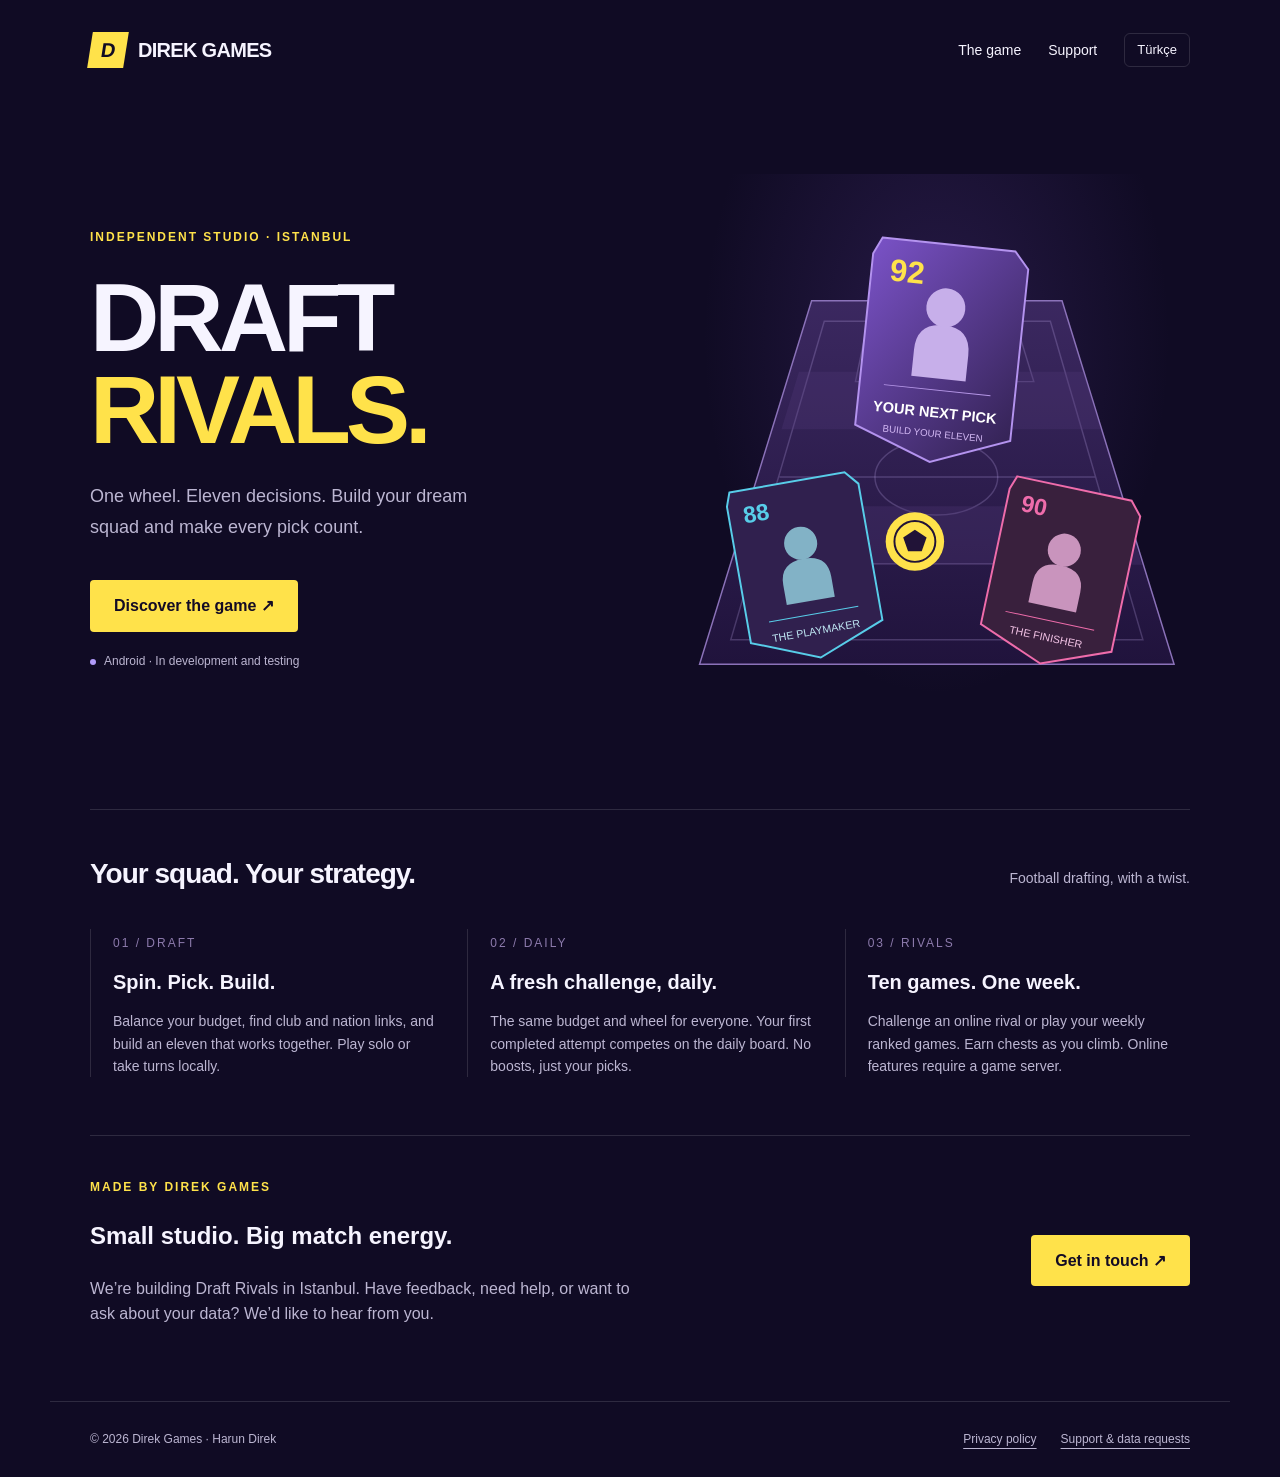
==== index.html @ 6f336e9b "Publish Direk Games website, privacy policy and app-ads.txt" ====
<!doctype html>
<html lang="en"><head><meta charset="utf-8"><meta name="viewport" content="width=device-width,initial-scale=1"><meta name="description" content="Direk Games, the independent studio behind Draft Rivals. Build your eleven, spin the wheel and take on your rivals."><meta name="theme-color" content="#100b24"><title>Direk Games — Draft Rivals</title><link rel="stylesheet" href="styles.css"><script defer src="site.js"></script></head>
<body><header><a class="brand" href="index.html" aria-label="Direk Games home"><span class="mark">D</span>DIREK GAMES</a><nav aria-label="Main navigation"><a class="optional" href="#game" data-en="The game" data-tr="Oyun">The game</a><a href="support.html" data-en="Support" data-tr="Destek">Support</a><button class="lang" data-toggle-language>Türkçe</button></nav></header>
<main><section class="hero" id="game"><div><div class="eyebrow" data-en="Independent studio · Istanbul" data-tr="Bağımsız stüdyo · İstanbul">Independent studio · Istanbul</div><h1>DRAFT<br><span>RIVALS.</span></h1><p class="lead" data-en="One wheel. Eleven decisions. Build your dream squad and make every pick count." data-tr="Bir çark. On bir karar. Hayalindeki kadroyu kur, her seçimin fark yaratsın.">One wheel. Eleven decisions. Build your dream squad and make every pick count.</p><a class="cta" href="#how" data-en="Discover the game ↗" data-tr="Oyunu keşfet ↗">Discover the game ↗</a><div class="status" data-en="Android · In development and testing" data-tr="Android · Geliştirme ve test aşamasında">Android · In development and testing</div></div>
<div class="art"><svg viewBox="0 0 520 560" role="img" aria-label="An illustrated football pitch with draft player cards"><defs><linearGradient id="pitch" x2="0" y2="1"><stop stop-color="#3b2860"/><stop offset="1" stop-color="#20133c"/></linearGradient><linearGradient id="card" x2="1" y2="1"><stop stop-color="#7a52c7"/><stop offset="1" stop-color="#30204e"/></linearGradient></defs><g transform="translate(0 50)"><path d="M132 77 389 77 504 450 17 450Z" fill="url(#pitch)" stroke="#8b72b9" stroke-width="1.5"/><g fill="none" stroke="#d1bcff" stroke-opacity=".22" stroke-width="1.5"><path d="M145 98 377 98 472 425 49 425Z M99 258H423 M190 98 177 160 360 160 341 98 M125 425 146 347 369 347 395 425"/><ellipse cx="260" cy="258" rx="63" ry="39"/></g><g fill="#543b7a" opacity=".28"><path d="M119 150H411L429 209H101Z M82 288H453L471 348H64Z"/></g><g transform="translate(184 19) rotate(6 80 120)"><path d="M8 0H145L160 17V194L80 224 0 194V17Z" fill="url(#card)" stroke="#b493ef" stroke-width="2"/><text x="19" y="43" fill="#ffe24a" font-family="Arial" font-weight="bold" font-size="32">92</text><path d="M52 138V111Q52 83 80 83T108 111V138Z" fill="#c7afea"/><circle cx="80" cy="65" r="20" fill="#c7afea"/><path d="M25 150H135" stroke="#b697e8"/><text x="80" y="178" fill="#fff" font-family="Arial" font-weight="bold" text-anchor="middle" font-size="15">YOUR NEXT PICK</text><text x="80" y="198" fill="#d5baf6" font-family="Arial" text-anchor="middle" font-size="10">BUILD YOUR ELEVEN</text></g><g transform="translate(58 262) rotate(-10 65 94)"><path d="M5 0H125L137 14V156L68 183 0 156V14Z" fill="#30204e" stroke="#58cde9" stroke-width="2"/><text x="15" y="34" fill="#58cde9" font-family="Arial" font-size="24" font-weight="bold">88</text><circle cx="68" cy="64" r="17" fill="#82b2c6"/><path d="M43 124V103Q43 80 68 80T93 103V124" fill="#82b2c6"/><path d="M22 138H115" stroke="#58cde9"/><text x="68" y="159" fill="#c1e9f5" font-family="Arial" text-anchor="middle" font-size="11">THE PLAYMAKER</text></g><g transform="translate(318 268) rotate(12 66 90)"><path d="M5 0H125L137 14V156L68 183 0 156V14Z" fill="#39203d" stroke="#ef6cab" stroke-width="2"/><text x="15" y="34" fill="#ef6cab" font-family="Arial" font-size="24" font-weight="bold">90</text><circle cx="68" cy="64" r="17" fill="#c994bd"/><path d="M43 124V103Q43 80 68 80T93 103V124" fill="#c994bd"/><path d="M22 138H115" stroke="#ef6cab"/><text x="68" y="159" fill="#f3c3e6" font-family="Arial" text-anchor="middle" font-size="11">THE FINISHER</text></g><g transform="translate(238 324)"><circle r="30" fill="#ffe24a"/><circle r="21" fill="none" stroke="#211337" stroke-width="2"/><path d="m0-12 12 8-5 14H-7L-12-4Z" fill="#211337"/></g></g></svg></div></section>
<section class="section" id="how"><div class="section-head"><h2 data-en="Your squad. Your strategy." data-tr="Senin kadron. Senin stratejin.">Your squad. Your strategy.</h2><p data-en="Football drafting, with a twist." data-tr="Futbol draftına yeni bir heyecan.">Football drafting, with a twist.</p></div><div class="modes"><article class="mode"><span class="number">01 / DRAFT</span><h3 data-en="Spin. Pick. Build." data-tr="Çevir. Seç. Kadronu kur.">Spin. Pick. Build.</h3><p data-en="Balance your budget, find club and nation links, and build an eleven that works together. Play solo or take turns locally." data-tr="Bütçeni dengele, kulüp ve ülke bağlarını yakala, uyumlu bir 11 kur. Tek başına oyna veya aynı cihazda sırayla yarış.">Balance your budget, find club and nation links, and build an eleven that works together. Play solo or take turns locally.</p></article><article class="mode"><span class="number">02 / DAILY</span><h3 data-en="A fresh challenge, daily." data-tr="Her gün yeni bir bulmaca.">A fresh challenge, daily.</h3><p data-en="The same budget and wheel for everyone. Your first completed attempt competes on the daily board. No boosts, just your picks." data-tr="Herkese aynı bütçe ve çark. Tamamladığın ilk deneme günlük sıralamada yarışır. Boost yok; seçimlerin konuşur.">The same budget and wheel for everyone. Your first completed attempt competes on the daily board. No boosts, just your picks.</p></article><article class="mode"><span class="number">03 / RIVALS</span><h3 data-en="Ten games. One week." data-tr="On maç. Bir hafta.">Ten games. One week.</h3><p data-en="Challenge an online rival or play your weekly ranked games. Earn chests as you climb. Online features require a game server." data-tr="Online bir rakiple kapış veya haftalık dereceli maçlarını oyna. Yükselirken sandıklar kazan. Online özellikler oyun sunucusu gerektirir.">Challenge an online rival or play your weekly ranked games. Earn chests as you climb. Online features require a game server.</p></article></div></section>
<section class="section contact"><div><div class="eyebrow" data-en="Made by Direk Games" data-tr="Direk Games tarafından">Made by Direk Games</div><h2 data-en="Small studio. Big match energy." data-tr="Küçük stüdyo. Büyük maç heyecanı.">Small studio. Big match energy.</h2><p data-en="We’re building Draft Rivals in Istanbul. Have feedback, need help, or want to ask about your data? We’d like to hear from you." data-tr="Draft Rivals’ı İstanbul’da geliştiriyoruz. Önerin, destek ihtiyacın veya verilerinle ilgili bir sorun varsa bize yaz.">We’re building Draft Rivals in Istanbul. Have feedback, need help, or want to ask about your data? We’d like to hear from you.</p></div><a class="cta" href="support.html" data-en="Get in touch ↗" data-tr="Bize ulaş ↗">Get in touch ↗</a></section></main>
<footer><span>© 2026 Direk Games · Harun Direk</span><div><a href="privacy.html" data-en="Privacy policy" data-tr="Gizlilik politikası">Privacy policy</a><a href="support.html" data-en="Support & data requests" data-tr="Destek ve veri talepleri">Support & data requests</a></div></footer></body></html>
---- styles.css ----
:root{color-scheme:dark;--bg:#100b24;--panel:#1b1236;--ink:#f6f4ff;--muted:#bcb6d2;--gold:#ffe24a;--line:#ffffff20}*{box-sizing:border-box}html{scroll-behavior:smooth}body{margin:0;background:var(--bg);color:var(--ink);font-family:Arial,Helvetica,sans-serif;line-height:1.6}a{color:inherit;text-underline-offset:5px}a:hover{color:var(--gold)}button,a{touch-action:manipulation}a:focus-visible,button:focus-visible{outline:3px solid var(--gold);outline-offset:5px}header,main,footer{max-width:1180px;margin:auto;padding:0 40px}header{height:100px;display:flex;align-items:center;justify-content:space-between;gap:24px}.brand{text-decoration:none;font-weight:900;font-size:20px;letter-spacing:-.7px;display:flex;align-items:center;gap:12px}.mark{display:inline-grid;place-items:center;width:36px;height:36px;background:var(--gold);color:var(--bg);font-weight:900;transform:skew(-9deg)}nav{display:flex;align-items:center;gap:27px;font-size:14px}nav a{text-decoration:none}.lang{border:1px solid var(--line);background:transparent;border-radius:6px;color:var(--ink);padding:6px 12px;cursor:pointer;font:inherit;font-size:13px}.hero{display:grid;grid-template-columns:1.1fr 1fr;gap:36px;padding:74px 0 84px;align-items:center}.eyebrow{color:var(--gold);font-size:12px;letter-spacing:2px;font-weight:700;text-transform:uppercase}.hero h1{font-size:clamp(54px,7.5vw,96px);line-height:.96;letter-spacing:-5px;margin:25px 0}.hero h1 span{color:var(--gold)}.lead{max-width:420px;font-size:18px;color:var(--muted);line-height:1.7}.cta{display:inline-block;background:var(--gold);color:#130b25;font-weight:700;text-decoration:none;padding:13px 24px;border-radius:4px;margin:20px 0}.cta:hover{color:#130b25;background:#fff09a}.status{font-size:12px;color:var(--muted)}.status:before{content:'';display:inline-block;background:#b19bfa;width:6px;height:6px;border-radius:50%;margin-right:8px}.art{position:relative;aspect-ratio: .92;background:radial-gradient(ellipse at 50% 30%,#6442a344,transparent 65%);display:grid;place-items:center;overflow:hidden}.art svg{width:100%;height:auto}.section{border-top:1px solid var(--line);padding:42px 0 58px}.section-head{display:flex;gap:32px;justify-content:space-between;align-items:baseline;margin-bottom:32px}.section-head h2{font-size:28px;letter-spacing:-1px;margin:0}.section-head p{margin:0;color:var(--muted);font-size:14px}.modes{display:grid;grid-template-columns:repeat(3,1fr);gap:32px}.mode{border-left:1px solid var(--line);padding-left:22px}.number{color:#8d7bad;font-size:12px;letter-spacing:2px}.mode h3{font-size:20px;margin:12px 0}.mode p{color:var(--muted);font-size:14px;margin:0}.contact{display:flex;align-items:center;justify-content:space-between;gap:20px}.contact p{color:var(--muted);max-width:550px}footer{padding-top:28px;padding-bottom:28px;display:flex;justify-content:space-between;gap:20px;border-top:1px solid var(--line);font-size:12px;color:var(--muted)}footer div{display:flex;gap:24px}.document{max-width:800px;padding-top:48px;padding-bottom:80px}.document h1{font-size:48px;line-height:1.1;letter-spacing:-2px;margin:12px 0 20px}.document h2{font-size:23px;margin-top:36px;letter-spacing:-.5px}.document p,.document li{color:var(--muted)}.document a{color:var(--gold)}.document .updated{font-size:13px;color:#8f86a8}.note{border-left:3px solid var(--gold);padding:12px 20px;background:var(--panel)}[hidden]{display:none!important}@media(max-width:700px){header,main,footer{padding-left:22px;padding-right:22px}header{height:82px}nav{gap:16px}nav .optional{display:none}.brand{font-size:17px}.hero{padding:35px 0 48px;grid-template-columns:1fr;gap:4px}.hero h1{font-size:74px;letter-spacing:-4px;margin-top:20px}.lead{font-size:16px;max-width:100%}.art{max-width:450px;aspect-ratio:1.15;width:100%;margin:auto}.section-head,.contact{align-items:flex-start;flex-direction:column;gap:12px}.section{padding:32px 0}.modes{grid-template-columns:1fr;gap:26px}.mode{padding-left:18px}.mode h3{margin:5px 0}.document{padding-top:28px}.document h1{font-size:38px}footer{flex-direction:column}footer div{flex-wrap:wrap;gap:18px}}
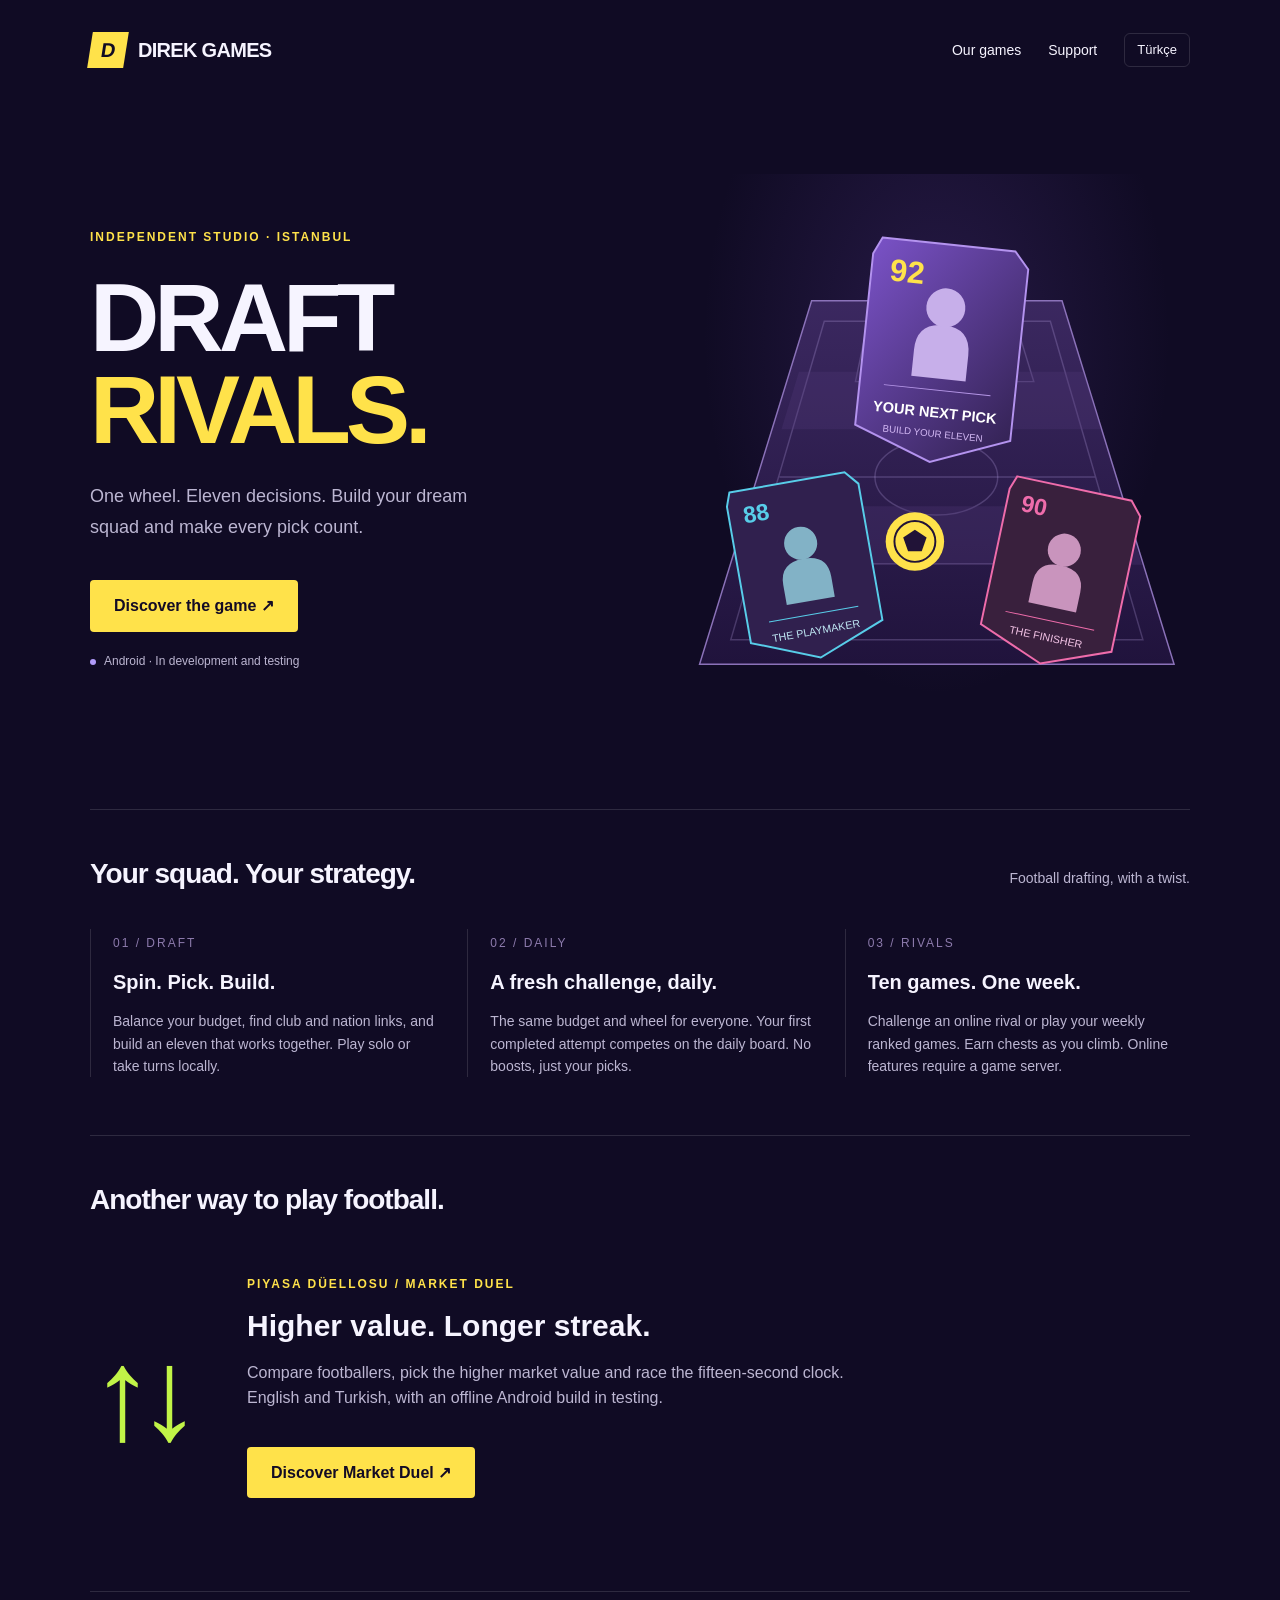
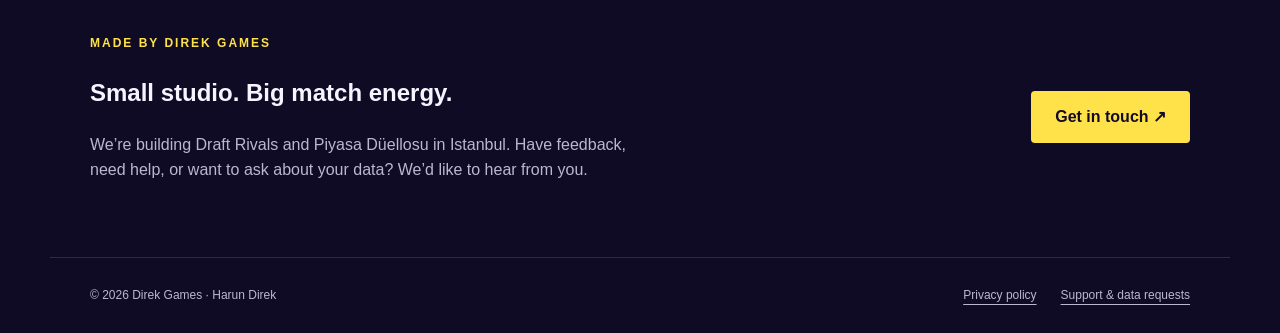
==== commit 39239878: "Add Market Duel pages, privacy policy and support" ====
--- a/index.html
+++ b/index.html
@@ -1,8 +1,8 @@
 <!doctype html>
-<html lang="en"><head><meta charset="utf-8"><meta name="viewport" content="width=device-width,initial-scale=1"><meta name="description" content="Direk Games, the independent studio behind Draft Rivals. Build your eleven, spin the wheel and take on your rivals."><meta name="theme-color" content="#100b24"><title>Direk Games — Draft Rivals</title><link rel="stylesheet" href="styles.css"><script defer src="site.js"></script></head>
-<body><header><a class="brand" href="index.html" aria-label="Direk Games home"><span class="mark">D</span>DIREK GAMES</a><nav aria-label="Main navigation"><a class="optional" href="#game" data-en="The game" data-tr="Oyun">The game</a><a href="support.html" data-en="Support" data-tr="Destek">Support</a><button class="lang" data-toggle-language>Türkçe</button></nav></header>
+<html lang="en"><head><meta charset="utf-8"><meta name="viewport" content="width=device-width,initial-scale=1"><meta name="description" content="Direk Games, the independent studio behind Draft Rivals and Piyasa Düellosu. Football drafting and Higher/Lower games."><meta name="theme-color" content="#100b24"><title>Direk Games — Football games</title><link rel="stylesheet" href="styles.css"><script defer src="site.js"></script></head>
+<body><header><a class="brand" href="index.html" aria-label="Direk Games home"><span class="mark">D</span>DIREK GAMES</a><nav aria-label="Main navigation"><a class="optional" href="#games" data-en="Our games" data-tr="Oyunlarımız">Our games</a><a href="support.html" data-en="Support" data-tr="Destek">Support</a><button class="lang" data-toggle-language>Türkçe</button></nav></header>
 <main><section class="hero" id="game"><div><div class="eyebrow" data-en="Independent studio · Istanbul" data-tr="Bağımsız stüdyo · İstanbul">Independent studio · Istanbul</div><h1>DRAFT<br><span>RIVALS.</span></h1><p class="lead" data-en="One wheel. Eleven decisions. Build your dream squad and make every pick count." data-tr="Bir çark. On bir karar. Hayalindeki kadroyu kur, her seçimin fark yaratsın.">One wheel. Eleven decisions. Build your dream squad and make every pick count.</p><a class="cta" href="#how" data-en="Discover the game ↗" data-tr="Oyunu keşfet ↗">Discover the game ↗</a><div class="status" data-en="Android · In development and testing" data-tr="Android · Geliştirme ve test aşamasında">Android · In development and testing</div></div>
 <div class="art"><svg viewBox="0 0 520 560" role="img" aria-label="An illustrated football pitch with draft player cards"><defs><linearGradient id="pitch" x2="0" y2="1"><stop stop-color="#3b2860"/><stop offset="1" stop-color="#20133c"/></linearGradient><linearGradient id="card" x2="1" y2="1"><stop stop-color="#7a52c7"/><stop offset="1" stop-color="#30204e"/></linearGradient></defs><g transform="translate(0 50)"><path d="M132 77 389 77 504 450 17 450Z" fill="url(#pitch)" stroke="#8b72b9" stroke-width="1.5"/><g fill="none" stroke="#d1bcff" stroke-opacity=".22" stroke-width="1.5"><path d="M145 98 377 98 472 425 49 425Z M99 258H423 M190 98 177 160 360 160 341 98 M125 425 146 347 369 347 395 425"/><ellipse cx="260" cy="258" rx="63" ry="39"/></g><g fill="#543b7a" opacity=".28"><path d="M119 150H411L429 209H101Z M82 288H453L471 348H64Z"/></g><g transform="translate(184 19) rotate(6 80 120)"><path d="M8 0H145L160 17V194L80 224 0 194V17Z" fill="url(#card)" stroke="#b493ef" stroke-width="2"/><text x="19" y="43" fill="#ffe24a" font-family="Arial" font-weight="bold" font-size="32">92</text><path d="M52 138V111Q52 83 80 83T108 111V138Z" fill="#c7afea"/><circle cx="80" cy="65" r="20" fill="#c7afea"/><path d="M25 150H135" stroke="#b697e8"/><text x="80" y="178" fill="#fff" font-family="Arial" font-weight="bold" text-anchor="middle" font-size="15">YOUR NEXT PICK</text><text x="80" y="198" fill="#d5baf6" font-family="Arial" text-anchor="middle" font-size="10">BUILD YOUR ELEVEN</text></g><g transform="translate(58 262) rotate(-10 65 94)"><path d="M5 0H125L137 14V156L68 183 0 156V14Z" fill="#30204e" stroke="#58cde9" stroke-width="2"/><text x="15" y="34" fill="#58cde9" font-family="Arial" font-size="24" font-weight="bold">88</text><circle cx="68" cy="64" r="17" fill="#82b2c6"/><path d="M43 124V103Q43 80 68 80T93 103V124" fill="#82b2c6"/><path d="M22 138H115" stroke="#58cde9"/><text x="68" y="159" fill="#c1e9f5" font-family="Arial" text-anchor="middle" font-size="11">THE PLAYMAKER</text></g><g transform="translate(318 268) rotate(12 66 90)"><path d="M5 0H125L137 14V156L68 183 0 156V14Z" fill="#39203d" stroke="#ef6cab" stroke-width="2"/><text x="15" y="34" fill="#ef6cab" font-family="Arial" font-size="24" font-weight="bold">90</text><circle cx="68" cy="64" r="17" fill="#c994bd"/><path d="M43 124V103Q43 80 68 80T93 103V124" fill="#c994bd"/><path d="M22 138H115" stroke="#ef6cab"/><text x="68" y="159" fill="#f3c3e6" font-family="Arial" text-anchor="middle" font-size="11">THE FINISHER</text></g><g transform="translate(238 324)"><circle r="30" fill="#ffe24a"/><circle r="21" fill="none" stroke="#211337" stroke-width="2"/><path d="m0-12 12 8-5 14H-7L-12-4Z" fill="#211337"/></g></g></svg></div></section>
 <section class="section" id="how"><div class="section-head"><h2 data-en="Your squad. Your strategy." data-tr="Senin kadron. Senin stratejin.">Your squad. Your strategy.</h2><p data-en="Football drafting, with a twist." data-tr="Futbol draftına yeni bir heyecan.">Football drafting, with a twist.</p></div><div class="modes"><article class="mode"><span class="number">01 / DRAFT</span><h3 data-en="Spin. Pick. Build." data-tr="Çevir. Seç. Kadronu kur.">Spin. Pick. Build.</h3><p data-en="Balance your budget, find club and nation links, and build an eleven that works together. Play solo or take turns locally." data-tr="Bütçeni dengele, kulüp ve ülke bağlarını yakala, uyumlu bir 11 kur. Tek başına oyna veya aynı cihazda sırayla yarış.">Balance your budget, find club and nation links, and build an eleven that works together. Play solo or take turns locally.</p></article><article class="mode"><span class="number">02 / DAILY</span><h3 data-en="A fresh challenge, daily." data-tr="Her gün yeni bir bulmaca.">A fresh challenge, daily.</h3><p data-en="The same budget and wheel for everyone. Your first completed attempt competes on the daily board. No boosts, just your picks." data-tr="Herkese aynı bütçe ve çark. Tamamladığın ilk deneme günlük sıralamada yarışır. Boost yok; seçimlerin konuşur.">The same budget and wheel for everyone. Your first completed attempt competes on the daily board. No boosts, just your picks.</p></article><article class="mode"><span class="number">03 / RIVALS</span><h3 data-en="Ten games. One week." data-tr="On maç. Bir hafta.">Ten games. One week.</h3><p data-en="Challenge an online rival or play your weekly ranked games. Earn chests as you climb. Online features require a game server." data-tr="Online bir rakiple kapış veya haftalık dereceli maçlarını oyna. Yükselirken sandıklar kazan. Online özellikler oyun sunucusu gerektirir.">Challenge an online rival or play your weekly ranked games. Earn chests as you climb. Online features require a game server.</p></article></div></section>
-<section class="section contact"><div><div class="eyebrow" data-en="Made by Direk Games" data-tr="Direk Games tarafından">Made by Direk Games</div><h2 data-en="Small studio. Big match energy." data-tr="Küçük stüdyo. Büyük maç heyecanı.">Small studio. Big match energy.</h2><p data-en="We’re building Draft Rivals in Istanbul. Have feedback, need help, or want to ask about your data? We’d like to hear from you." data-tr="Draft Rivals’ı İstanbul’da geliştiriyoruz. Önerin, destek ihtiyacın veya verilerinle ilgili bir sorun varsa bize yaz.">We’re building Draft Rivals in Istanbul. Have feedback, need help, or want to ask about your data? We’d like to hear from you.</p></div><a class="cta" href="support.html" data-en="Get in touch ↗" data-tr="Bize ulaş ↗">Get in touch ↗</a></section></main>
+<section class="section" id="games"><div class="section-head"><h2 data-en="Another way to play football." data-tr="Futbolun başka bir oyunu.">Another way to play football.</h2></div><article class="game-feature"><div class="mini-arrows" aria-hidden="true">↑↓</div><div><span class="eyebrow">PIYASA DÜELLOSU / MARKET DUEL</span><h3 data-en="Higher value. Longer streak." data-tr="Yüksek değer. Uzun seri.">Higher value. Longer streak.</h3><p data-en="Compare footballers, pick the higher market value and race the fifteen-second clock. English and Turkish, with an offline Android build in testing." data-tr="Futbolcuları karşılaştır, daha değerli olanı seç ve on beş saniyeye karşı yarış. İngilizce ve Türkçe; çevrimdışı Android sürümü testte.">Compare footballers, pick the higher market value and race the fifteen-second clock. English and Turkish, with an offline Android build in testing.</p><a class="cta" href="piyasa-duellosu.html" data-en="Discover Market Duel ↗" data-tr="Piyasa Düellosu’nu keşfet ↗">Discover Market Duel ↗</a></div></article></section><section class="section contact"><div><div class="eyebrow" data-en="Made by Direk Games" data-tr="Direk Games tarafından">Made by Direk Games</div><h2 data-en="Small studio. Big match energy." data-tr="Küçük stüdyo. Büyük maç heyecanı.">Small studio. Big match energy.</h2><p data-en="We’re building Draft Rivals and Piyasa Düellosu in Istanbul. Have feedback, need help, or want to ask about your data? We’d like to hear from you." data-tr="Draft Rivals ve Piyasa Düellosu’nu İstanbul’da geliştiriyoruz. Önerin, destek ihtiyacın veya verilerinle ilgili bir sorun varsa bize yaz.">We’re building Draft Rivals in Istanbul. Have feedback, need help, or want to ask about your data? We’d like to hear from you.</p></div><a class="cta" href="support.html" data-en="Get in touch ↗" data-tr="Bize ulaş ↗">Get in touch ↗</a></section></main>
 <footer><span>© 2026 Direk Games · Harun Direk</span><div><a href="privacy.html" data-en="Privacy policy" data-tr="Gizlilik politikası">Privacy policy</a><a href="support.html" data-en="Support & data requests" data-tr="Destek ve veri talepleri">Support & data requests</a></div></footer></body></html>
--- a/styles.css
+++ b/styles.css
@@ -1 +1,3 @@
 :root{color-scheme:dark;--bg:#100b24;--panel:#1b1236;--ink:#f6f4ff;--muted:#bcb6d2;--gold:#ffe24a;--line:#ffffff20}*{box-sizing:border-box}html{scroll-behavior:smooth}body{margin:0;background:var(--bg);color:var(--ink);font-family:Arial,Helvetica,sans-serif;line-height:1.6}a{color:inherit;text-underline-offset:5px}a:hover{color:var(--gold)}button,a{touch-action:manipulation}a:focus-visible,button:focus-visible{outline:3px solid var(--gold);outline-offset:5px}header,main,footer{max-width:1180px;margin:auto;padding:0 40px}header{height:100px;display:flex;align-items:center;justify-content:space-between;gap:24px}.brand{text-decoration:none;font-weight:900;font-size:20px;letter-spacing:-.7px;display:flex;align-items:center;gap:12px}.mark{display:inline-grid;place-items:center;width:36px;height:36px;background:var(--gold);color:var(--bg);font-weight:900;transform:skew(-9deg)}nav{display:flex;align-items:center;gap:27px;font-size:14px}nav a{text-decoration:none}.lang{border:1px solid var(--line);background:transparent;border-radius:6px;color:var(--ink);padding:6px 12px;cursor:pointer;font:inherit;font-size:13px}.hero{display:grid;grid-template-columns:1.1fr 1fr;gap:36px;padding:74px 0 84px;align-items:center}.eyebrow{color:var(--gold);font-size:12px;letter-spacing:2px;font-weight:700;text-transform:uppercase}.hero h1{font-size:clamp(54px,7.5vw,96px);line-height:.96;letter-spacing:-5px;margin:25px 0}.hero h1 span{color:var(--gold)}.lead{max-width:420px;font-size:18px;color:var(--muted);line-height:1.7}.cta{display:inline-block;background:var(--gold);color:#130b25;font-weight:700;text-decoration:none;padding:13px 24px;border-radius:4px;margin:20px 0}.cta:hover{color:#130b25;background:#fff09a}.status{font-size:12px;color:var(--muted)}.status:before{content:'';display:inline-block;background:#b19bfa;width:6px;height:6px;border-radius:50%;margin-right:8px}.art{position:relative;aspect-ratio: .92;background:radial-gradient(ellipse at 50% 30%,#6442a344,transparent 65%);display:grid;place-items:center;overflow:hidden}.art svg{width:100%;height:auto}.section{border-top:1px solid var(--line);padding:42px 0 58px}.section-head{display:flex;gap:32px;justify-content:space-between;align-items:baseline;margin-bottom:32px}.section-head h2{font-size:28px;letter-spacing:-1px;margin:0}.section-head p{margin:0;color:var(--muted);font-size:14px}.modes{display:grid;grid-template-columns:repeat(3,1fr);gap:32px}.mode{border-left:1px solid var(--line);padding-left:22px}.number{color:#8d7bad;font-size:12px;letter-spacing:2px}.mode h3{font-size:20px;margin:12px 0}.mode p{color:var(--muted);font-size:14px;margin:0}.contact{display:flex;align-items:center;justify-content:space-between;gap:20px}.contact p{color:var(--muted);max-width:550px}footer{padding-top:28px;padding-bottom:28px;display:flex;justify-content:space-between;gap:20px;border-top:1px solid var(--line);font-size:12px;color:var(--muted)}footer div{display:flex;gap:24px}.document{max-width:800px;padding-top:48px;padding-bottom:80px}.document h1{font-size:48px;line-height:1.1;letter-spacing:-2px;margin:12px 0 20px}.document h2{font-size:23px;margin-top:36px;letter-spacing:-.5px}.document p,.document li{color:var(--muted)}.document a{color:var(--gold)}.document .updated{font-size:13px;color:#8f86a8}.note{border-left:3px solid var(--gold);padding:12px 20px;background:var(--panel)}[hidden]{display:none!important}@media(max-width:700px){header,main,footer{padding-left:22px;padding-right:22px}header{height:82px}nav{gap:16px}nav .optional{display:none}.brand{font-size:17px}.hero{padding:35px 0 48px;grid-template-columns:1fr;gap:4px}.hero h1{font-size:74px;letter-spacing:-4px;margin-top:20px}.lead{font-size:16px;max-width:100%}.art{max-width:450px;aspect-ratio:1.15;width:100%;margin:auto}.section-head,.contact{align-items:flex-start;flex-direction:column;gap:12px}.section{padding:32px 0}.modes{grid-template-columns:1fr;gap:26px}.mode{padding-left:18px}.mode h3{margin:5px 0}.document{padding-top:28px}.document h1{font-size:38px}footer{flex-direction:column}footer div{flex-wrap:wrap;gap:18px}}
+
+.duel-page{--bg:#101414;--panel:#1a2420;--gold:#c1f447;--muted:#a9b9af;--line:#ffffff20}.duel-art{background:#19241f;border:1px solid #ffffff20;border-radius:32px;min-height:380px;display:flex;justify-content:center;align-items:center;gap:15px;position:relative}.duel-arrow{font-size:180px;font-weight:900;line-height:1;color:#c1f447}.duel-arrow.down{color:#59b8f7}.duel-vs{font-size:14px;border:1px solid #ffffff30;border-radius:50%;padding:15px}.duel-art p{position:absolute;bottom:20px;color:#a9b9af;font-size:12px;letter-spacing:4px}.game-feature{display:flex;align-items:center;gap:48px;padding:15px 0}.game-feature h3{font-size:30px;line-height:1.2;margin:12px 0}.game-feature p{max-width:650px;color:var(--muted)}.mini-arrows{font-size:130px;font-weight:900;color:#c1f447;letter-spacing:-18px;padding-right:15px}@media(max-width:700px){.game-feature{gap:20px;align-items:flex-start}.mini-arrows{font-size:70px;letter-spacing:-12px}.game-feature h3{font-size:24px}.duel-art{min-height:300px}.duel-arrow{font-size:140px}}
